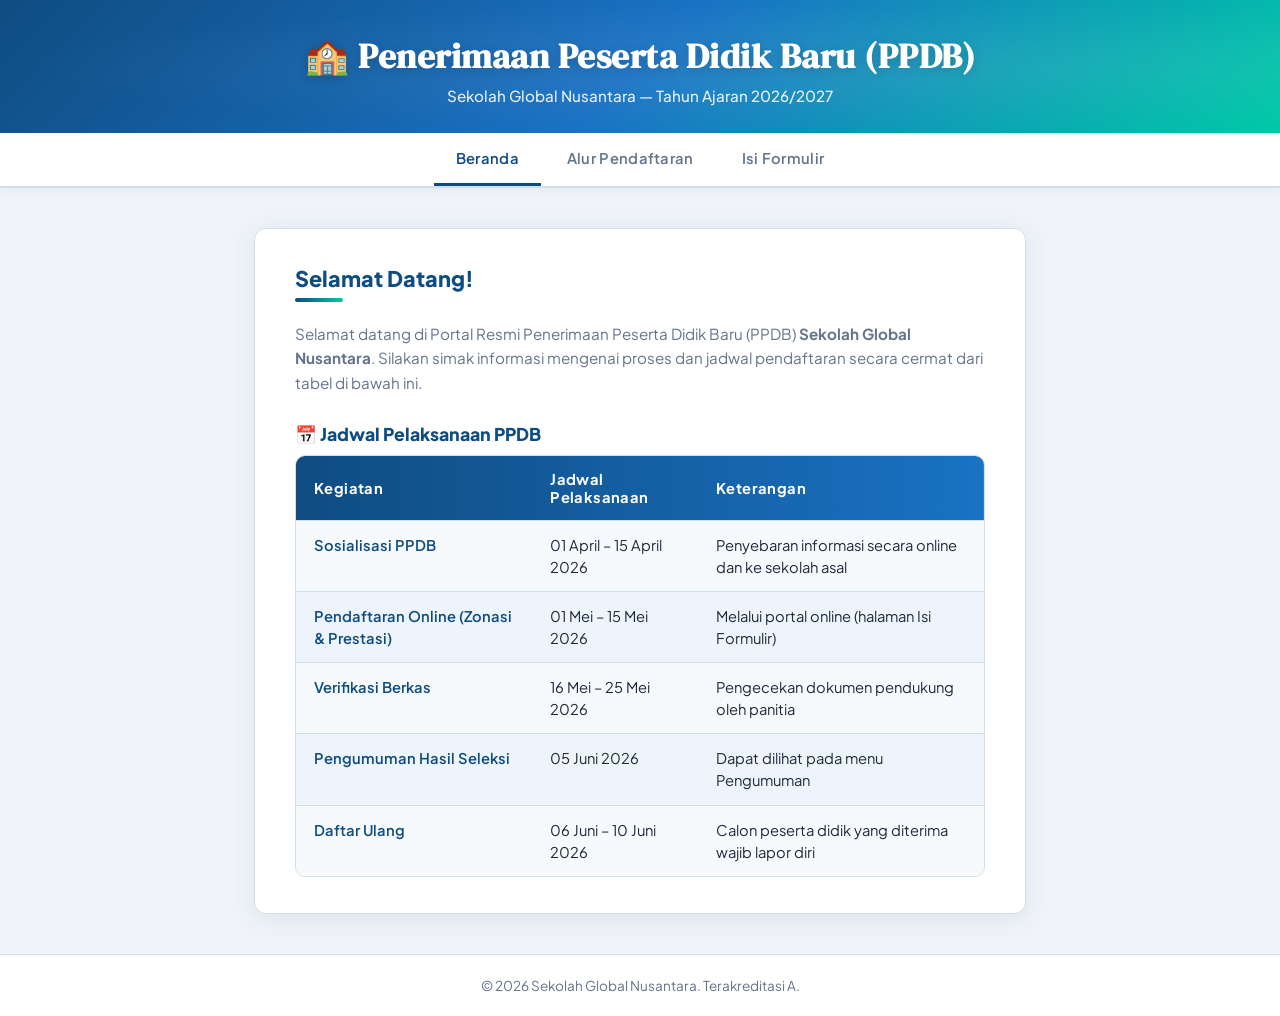
==== index.html @ 3bc3274a "folder uts" ====
<!DOCTYPE html>
<html lang="id">
<head>
  <meta charset="UTF-8" />
  <meta name="viewport" content="width=device-width, initial-scale=1.0" />
  <title>Beranda | Portal PPDB Sekolah Global Nusantara</title>
  <link rel="stylesheet" href="asset/css/style.css" />
</head>
<body>

  <!-- ===== HEADER ===== -->
  <header>
    <h1>🏫 Penerimaan Peserta Didik Baru (PPDB)</h1>
    <p>Sekolah Global Nusantara &mdash; Tahun Ajaran 2026/2027</p>
  </header>

  <!-- ===== NAVIGASI ===== -->
  <nav>
    <a href="index.html" class="active">Beranda</a>
    <a href="alur.html">Alur Pendaftaran</a>
    <a href="form.html">Isi Formulir</a>
  </nav>

  <!-- ===== KONTEN UTAMA ===== -->
  <main>
    <div class="card">
      <h2 class="section-title">Selamat Datang!</h2>
      <div class="section-divider"></div>
      <p class="section-desc">
        Selamat datang di Portal Resmi Penerimaan Peserta Didik Baru (PPDB) 
        <strong>Sekolah Global Nusantara</strong>. Silakan simak informasi mengenai 
        proses dan jadwal pendaftaran secara cermat dari tabel di bawah ini.
      </p>

      <h3 class="section-title" style="font-size:1.1rem; margin-bottom:10px;">
        📅 Jadwal Pelaksanaan PPDB
      </h3>

      <div class="table-wrapper">
        <table>
          <thead>
            <tr>
              <th>Kegiatan</th>
              <th>Jadwal Pelaksanaan</th>
              <th>Keterangan</th>
            </tr>
          </thead>
          <tbody>
            <tr>
              <td>Sosialisasi PPDB</td>
              <td>01 April – 15 April 2026</td>
              <td>Penyebaran informasi secara online dan ke sekolah asal</td>
            </tr>
            <tr>
              <td>Pendaftaran Online (Zonasi &amp; Prestasi)</td>
              <td>01 Mei – 15 Mei 2026</td>
              <td>Melalui portal online (halaman Isi Formulir)</td>
            </tr>
            <tr>
              <td>Verifikasi Berkas</td>
              <td>16 Mei – 25 Mei 2026</td>
              <td>Pengecekan dokumen pendukung oleh panitia</td>
            </tr>
            <tr>
              <td>Pengumuman Hasil Seleksi</td>
              <td>05 Juni 2026</td>
              <td>Dapat dilihat pada menu Pengumuman</td>
            </tr>
            <tr>
              <td>Daftar Ulang</td>
              <td>06 Juni – 10 Juni 2026</td>
              <td>Calon peserta didik yang diterima wajib lapor diri</td>
            </tr>
          </tbody>
        </table>
      </div>
    </div>
  </main>

  <!-- ===== FOOTER ===== -->
  <footer>
    <p>&copy; 2026 Sekolah Global Nusantara. Terakreditasi A.</p>
  </footer>

</body>
</html>
---- asset/css/style.css ----
/* ============================================
   PORTAL PPDB - SEKOLAH GLOBAL NUSANTARA
   Style Sheet Utama
   ============================================ */

@import url('https://fonts.googleapis.com/css2?family=Plus+Jakarta+Sans:wght@400;500;600;700;800&family=DM+Serif+Display&display=swap');

/* === CSS VARIABLES === */
:root {
  --primary:       #0f4c81;
  --primary-light: #1a72c4;
  --accent:        #00c9a7;
  --accent-hover:  #00a98d;
  --bg:            #f0f4f8;
  --card-bg:       #ffffff;
  --text:          #1e293b;
  --text-muted:    #64748b;
  --border:        #d1dfe9;
  --shadow:        0 4px 24px rgba(15,76,129,.10);
  --radius:        12px;
  --header-h:      130px;
}

/* === RESET & BASE === */
*, *::before, *::after { box-sizing: border-box; margin: 0; padding: 0; }

html { scroll-behavior: smooth; }

body {
  font-family: 'Plus Jakarta Sans', sans-serif;
  background: var(--bg);
  color: var(--text);
  min-height: 100vh;
  display: flex;
  flex-direction: column;
}

/* === HEADER === */
header {
  background: linear-gradient(135deg, #0f4c81 0%, #1a72c4 50%, #00c9a7 100%);
  color: #fff;
  text-align: center;
  padding: 32px 24px 28px;
  position: relative;
  overflow: hidden;
}

header::before {
  content: '';
  position: absolute;
  inset: 0;
  background: radial-gradient(ellipse at 70% 50%, rgba(255,255,255,.08) 0%, transparent 70%);
  pointer-events: none;
}

header h1 {
  font-family: 'DM Serif Display', serif;
  font-size: clamp(1.5rem, 3vw, 2.2rem);
  letter-spacing: .5px;
  text-shadow: 0 2px 12px rgba(0,0,0,.2);
}

header p {
  font-size: .95rem;
  margin-top: 6px;
  opacity: .88;
  font-weight: 500;
}

/* === NAVIGATION === */
nav {
  background: var(--card-bg);
  border-bottom: 2px solid var(--border);
  display: flex;
  justify-content: center;
  gap: 4px;
  padding: 0 24px;
  box-shadow: 0 2px 8px rgba(15,76,129,.06);
}

nav a {
  display: inline-block;
  color: var(--text-muted);
  text-decoration: none;
  font-weight: 600;
  font-size: .92rem;
  padding: 16px 22px;
  border-bottom: 3px solid transparent;
  transition: color .25s ease, border-color .25s ease, transform .25s ease;
  letter-spacing: .3px;
}

nav a:hover {
  color: var(--primary);
  border-color: var(--accent);
  transform: translateY(-3px);
}

nav a.active {
  color: var(--primary);
  border-color: var(--primary);
}

/* === MAIN LAYOUT === */
main {
  flex: 1;
  max-width: 820px;
  width: 100%;
  margin: 40px auto;
  padding: 0 24px;
}

/* === CARD === */
.card {
  background: var(--card-bg);
  border-radius: var(--radius);
  box-shadow: var(--shadow);
  padding: 36px 40px;
  border: 1px solid var(--border);
}

/* === SECTION TITLE === */
.section-title {
  font-size: 1.35rem;
  font-weight: 800;
  color: var(--primary);
  margin-bottom: 6px;
}

.section-divider {
  width: 48px;
  height: 4px;
  background: linear-gradient(90deg, var(--primary), var(--accent));
  border-radius: 4px;
  margin-bottom: 20px;
}

.section-desc {
  color: var(--text-muted);
  font-size: .95rem;
  margin-bottom: 28px;
  line-height: 1.6;
}

/* === TABLE === */
.table-wrapper {
  overflow-x: auto;
  border-radius: 10px;
  border: 1px solid var(--border);
}

table {
  width: 100%;
  border-collapse: collapse;
  font-size: .92rem;
}

thead tr {
  background: linear-gradient(90deg, var(--primary), var(--primary-light));
  color: #fff;
}

thead th {
  padding: 14px 18px;
  text-align: left;
  font-weight: 700;
  letter-spacing: .4px;
}

tbody tr:nth-child(odd)  { background: #f7fafd; }
tbody tr:nth-child(even) { background: #eef4fb; }

tbody tr {
  transition: background .2s;
}

tbody tr:hover {
  background: #dceefb;
}

tbody td {
  padding: 13px 18px;
  border-top: 1px solid var(--border);
  line-height: 1.5;
  vertical-align: top;
}

tbody td:first-child { font-weight: 600; color: var(--primary); }

/* === ALUR PAGE === */
.alur-img {
  display: block;
  width: 100%;
  max-width: 600px;
  margin: 24px auto;
  border-radius: 10px;
  border: 2px solid var(--border);
  object-fit: cover;
}

.alur-steps {
  margin-top: 24px;
  padding-left: 24px;
}

.alur-steps li {
  padding: 10px 0 10px 8px;
  border-bottom: 1px dashed var(--border);
  color: var(--text);
  line-height: 1.6;
  font-size: .95rem;
}

.alur-steps li:last-child { border-bottom: none; }

.alur-steps li strong { color: var(--primary); }

/* === FORM === */
.form-group {
  margin-bottom: 22px;
}

.form-group label {
  display: block;
  font-weight: 700;
  font-size: .9rem;
  color: var(--primary);
  margin-bottom: 8px;
  letter-spacing: .3px;
}

.form-group input[type="text"],
.form-group input[type="number"],
.form-group select {
  width: 100%;
  padding: 13px 16px;
  border: 2px solid var(--border);
  border-radius: 8px;
  font-family: inherit;
  font-size: .95rem;
  color: var(--text);
  background: #f8fafc;
  transition: border-color .25s, box-shadow .25s;
  outline: none;
  -moz-appearance: textfield;
}

.form-group input[type="number"]::-webkit-inner-spin-button,
.form-group input[type="number"]::-webkit-outer-spin-button { -webkit-appearance: none; }

.form-group input:focus,
.form-group select:focus {
  border-color: var(--primary-light);
  background: #fff;
  box-shadow: 0 0 0 4px rgba(0, 201, 167, .18),
              0 0 16px rgba(26, 114, 196, .22);
}

.form-group select { cursor: pointer; }

/* === SUBMIT BUTTON === */
.btn-submit {
  width: 100%;
  padding: 15px;
  background: linear-gradient(135deg, var(--primary) 0%, var(--primary-light) 60%, var(--accent) 100%);
  color: #fff;
  font-family: inherit;
  font-size: 1rem;
  font-weight: 700;
  border: none;
  border-radius: 8px;
  cursor: pointer;
  letter-spacing: .5px;
  transition: transform .25s ease, box-shadow .25s ease, filter .25s ease;
  box-shadow: 0 4px 16px rgba(15,76,129,.3);
  margin-top: 6px;
}

.btn-submit:hover {
  transform: translateY(-4px);
  box-shadow: 0 8px 28px rgba(15,76,129,.4);
  filter: brightness(1.06);
}

.btn-submit:active {
  transform: translateY(-1px);
}

/* === TOAST NOTIFICATION === */
#toast {
  position: fixed;
  bottom: 40px;
  left: 50%;
  transform: translateX(-50%) translateY(20px);
  background: #1e293b;
  color: #fff;
  padding: 14px 28px;
  border-radius: 50px;
  font-size: .92rem;
  font-weight: 600;
  box-shadow: 0 8px 32px rgba(0,0,0,.25);
  opacity: 0;
  pointer-events: none;
  transition: opacity .35s ease, transform .35s ease;
  z-index: 9999;
  white-space: nowrap;
  display: flex;
  align-items: center;
  gap: 10px;
  min-width: 260px;
  justify-content: center;
}

#toast.show {
  opacity: 1;
  transform: translateX(-50%) translateY(0);
}

#toast.success { background: linear-gradient(135deg, #0f4c81, #00c9a7); }
#toast.error   { background: linear-gradient(135deg, #c0392b, #e74c3c); }

#toast .toast-icon { font-size: 1.1rem; }

/* === FOOTER === */
footer {
  text-align: center;
  padding: 22px;
  background: var(--card-bg);
  border-top: 1px solid var(--border);
  color: var(--text-muted);
  font-size: .85rem;
}

/* === RESPONSIVE === */
@media (max-width: 600px) {
  .card { padding: 24px 18px; }
  nav a { padding: 14px 14px; font-size: .85rem; }
  main { padding: 0 12px; margin: 24px auto; }
}
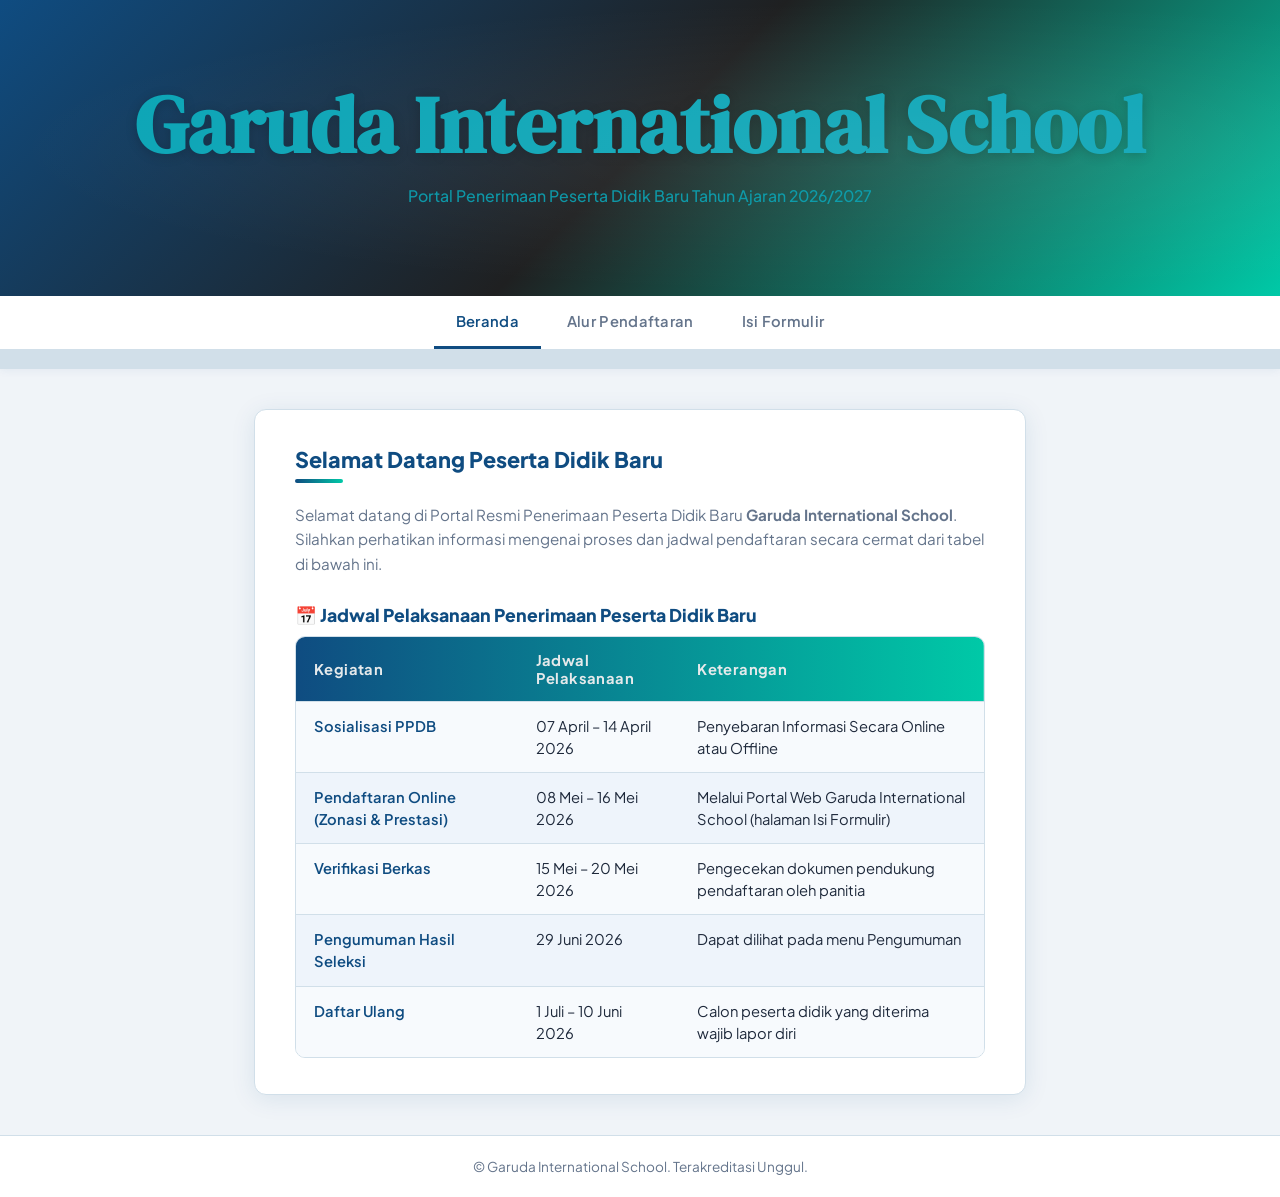
==== commit e886ab9c: "update" ====
--- a/index.html
+++ b/index.html
@@ -3,15 +3,15 @@
 <head>
   <meta charset="UTF-8" />
   <meta name="viewport" content="width=device-width, initial-scale=1.0" />
-  <title>Beranda | Portal PPDB Sekolah Global Nusantara</title>
+  <title>Beranda | Portal PPDB Garuda International School</title>
   <link rel="stylesheet" href="asset/css/style.css" />
 </head>
 <body>
 
   <!-- ===== HEADER ===== -->
   <header>
-    <h1>🏫 Penerimaan Peserta Didik Baru (PPDB)</h1>
-    <p>Sekolah Global Nusantara &mdash; Tahun Ajaran 2026/2027</p>
+    <h1>Garuda International School</h1>
+    <p>Portal Penerimaan Peserta Didik Baru Tahun Ajaran 2026/2027</p>
   </header>
 
   <!-- ===== NAVIGASI ===== -->
@@ -24,16 +24,16 @@
   <!-- ===== KONTEN UTAMA ===== -->
   <main>
     <div class="card">
-      <h2 class="section-title">Selamat Datang!</h2>
+      <h2 class="section-title">Selamat Datang Peserta Didik Baru</h2>
       <div class="section-divider"></div>
       <p class="section-desc">
-        Selamat datang di Portal Resmi Penerimaan Peserta Didik Baru (PPDB) 
-        <strong>Sekolah Global Nusantara</strong>. Silakan simak informasi mengenai 
+        Selamat datang di Portal Resmi Penerimaan Peserta Didik Baru 
+        <strong>Garuda International School</strong>. Silahkan perhatikan informasi mengenai 
         proses dan jadwal pendaftaran secara cermat dari tabel di bawah ini.
       </p>
 
       <h3 class="section-title" style="font-size:1.1rem; margin-bottom:10px;">
-        📅 Jadwal Pelaksanaan PPDB
+        📅 Jadwal Pelaksanaan Penerimaan Peserta Didik Baru
       </h3>
 
       <div class="table-wrapper">
@@ -48,27 +48,27 @@
           <tbody>
             <tr>
               <td>Sosialisasi PPDB</td>
-              <td>01 April – 15 April 2026</td>
-              <td>Penyebaran informasi secara online dan ke sekolah asal</td>
+              <td>07 April – 14 April 2026</td>
+              <td>Penyebaran Informasi Secara Online atau Offline</td>
             </tr>
             <tr>
               <td>Pendaftaran Online (Zonasi &amp; Prestasi)</td>
-              <td>01 Mei – 15 Mei 2026</td>
-              <td>Melalui portal online (halaman Isi Formulir)</td>
+              <td>08 Mei – 16 Mei 2026</td>
+              <td>Melalui Portal Web Garuda International School (halaman Isi Formulir)</td>
             </tr>
             <tr>
               <td>Verifikasi Berkas</td>
-              <td>16 Mei – 25 Mei 2026</td>
-              <td>Pengecekan dokumen pendukung oleh panitia</td>
+              <td>15 Mei – 20 Mei 2026</td>
+              <td>Pengecekan dokumen pendukung pendaftaran oleh panitia</td>
             </tr>
             <tr>
               <td>Pengumuman Hasil Seleksi</td>
-              <td>05 Juni 2026</td>
+              <td>29 Juni 2026</td>
               <td>Dapat dilihat pada menu Pengumuman</td>
             </tr>
             <tr>
               <td>Daftar Ulang</td>
-              <td>06 Juni – 10 Juni 2026</td>
+              <td>1 Juli – 10 Juni 2026</td>
               <td>Calon peserta didik yang diterima wajib lapor diri</td>
             </tr>
           </tbody>
@@ -79,7 +79,7 @@
 
   <!-- ===== FOOTER ===== -->
   <footer>
-    <p>&copy; 2026 Sekolah Global Nusantara. Terakreditasi A.</p>
+    <p>&copy; Garuda International School. Terakreditasi Unggul.</p>
   </footer>
 
 </body>
--- a/asset/css/style.css
+++ b/asset/css/style.css
@@ -8,7 +8,7 @@
 /* === CSS VARIABLES === */
 :root {
   --primary:       #0f4c81;
-  --primary-light: #1a72c4;
+  --primary-light: #00c9a7;
   --accent:        #00c9a7;
   --accent-hover:  #00a98d;
   --bg:            #f0f4f8;
@@ -37,10 +37,10 @@
 
 /* === HEADER === */
 header {
-  background: linear-gradient(135deg, #0f4c81 0%, #1a72c4 50%, #00c9a7 100%);
-  color: #fff;
+  background: linear-gradient(135deg, #0f4c81 0%, #1f2021 50%, #00c9a7 100%);
+  color: #0ca5b6;
   text-align: center;
-  padding: 32px 24px 28px;
+  padding: 70px 80px 90px;
   position: relative;
   overflow: hidden;
 }
@@ -55,13 +55,13 @@
 
 header h1 {
   font-family: 'DM Serif Display', serif;
-  font-size: clamp(1.5rem, 3vw, 2.2rem);
+  font-size: clamp(5rem, 3vw, 2.2rem);
   letter-spacing: .5px;
   text-shadow: 0 2px 12px rgba(0,0,0,.2);
 }
 
 header p {
-  font-size: .95rem;
+  font-size: .99rem;
   margin-top: 6px;
   opacity: .88;
   font-weight: 500;
@@ -70,7 +70,7 @@
 /* === NAVIGATION === */
 nav {
   background: var(--card-bg);
-  border-bottom: 2px solid var(--border);
+  border-bottom: 20px solid var(--border);
   display: flex;
   justify-content: center;
   gap: 4px;
@@ -157,7 +157,7 @@
 
 thead tr {
   background: linear-gradient(90deg, var(--primary), var(--primary-light));
-  color: #fff;
+  color: #e6eaebfe;
 }
 
 thead th {
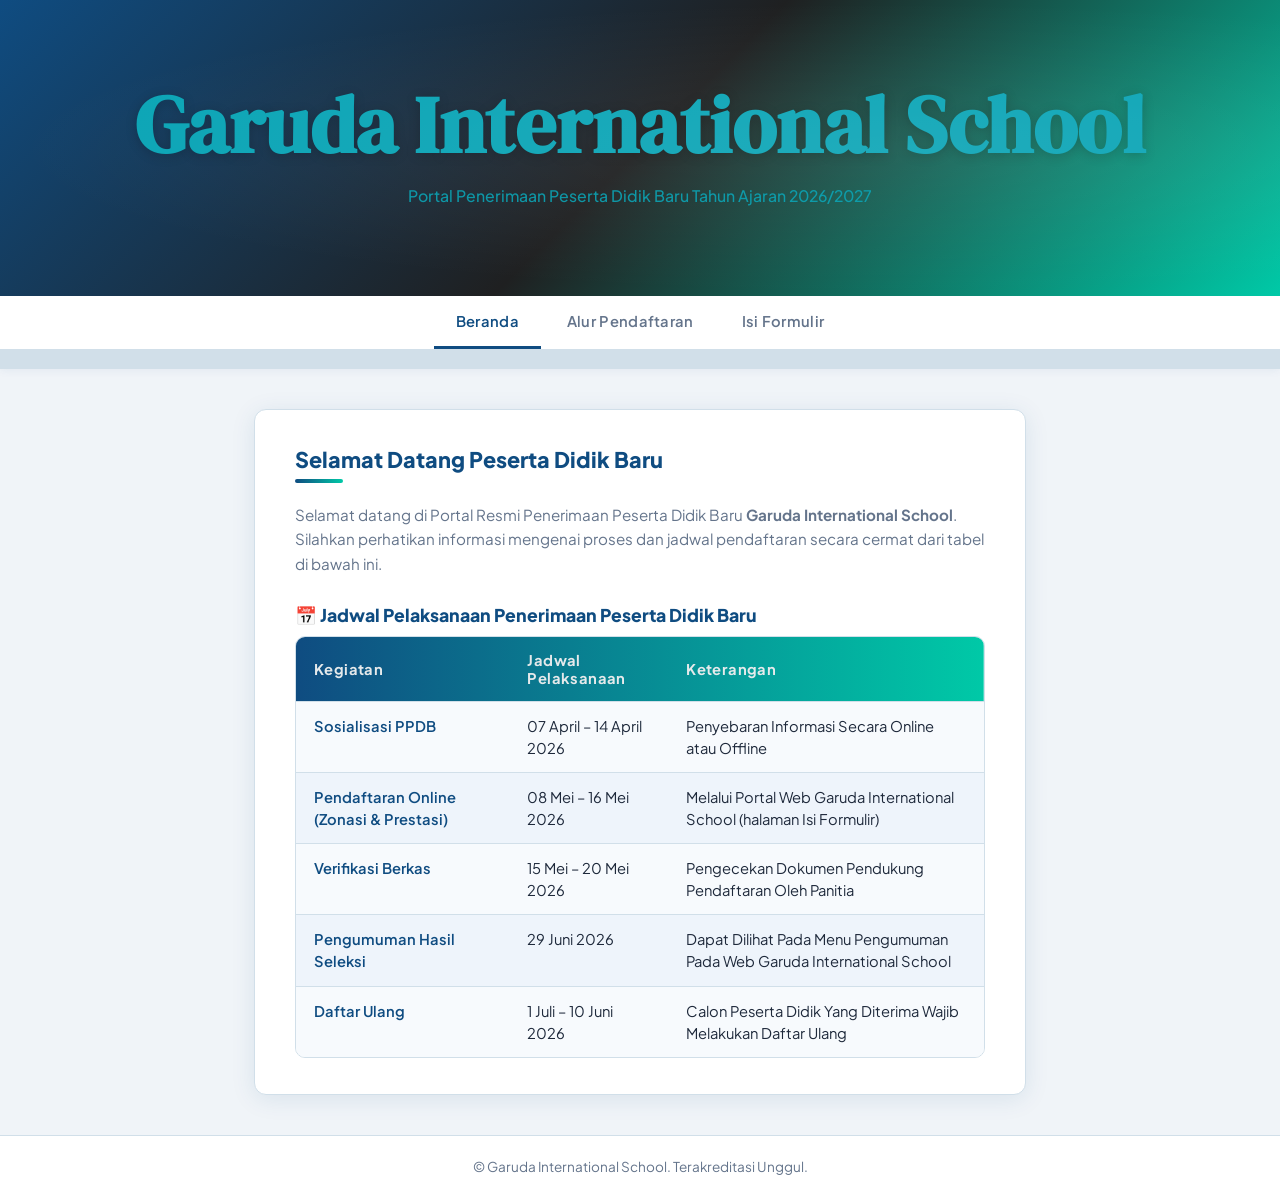
==== commit a852266c: "update" ====
--- a/index.html
+++ b/index.html
@@ -59,17 +59,17 @@
             <tr>
               <td>Verifikasi Berkas</td>
               <td>15 Mei – 20 Mei 2026</td>
-              <td>Pengecekan dokumen pendukung pendaftaran oleh panitia</td>
+              <td>Pengecekan Dokumen Pendukung Pendaftaran Oleh Panitia</td>
             </tr>
             <tr>
               <td>Pengumuman Hasil Seleksi</td>
               <td>29 Juni 2026</td>
-              <td>Dapat dilihat pada menu Pengumuman</td>
+              <td>Dapat Dilihat Pada Menu Pengumuman Pada Web Garuda International School</td>
             </tr>
             <tr>
               <td>Daftar Ulang</td>
               <td>1 Juli – 10 Juni 2026</td>
-              <td>Calon peserta didik yang diterima wajib lapor diri</td>
+              <td>Calon Peserta Didik Yang Diterima Wajib Melakukan Daftar Ulang</td>
             </tr>
           </tbody>
         </table>
